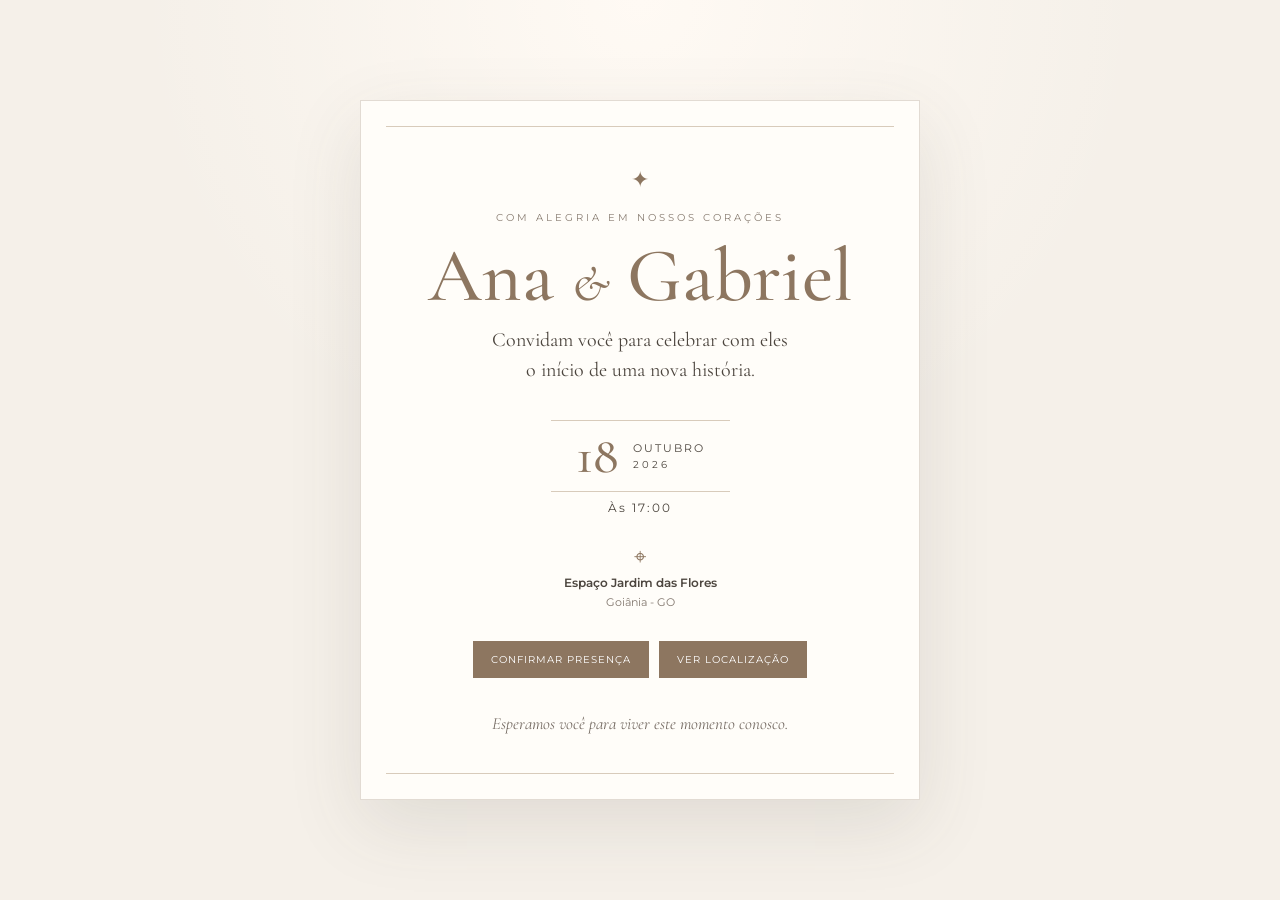
==== index.html @ c7620e49 "Add files via upload" ====
<!DOCTYPE html>
<html lang="pt-BR">
<head>
    <meta charset="UTF-8">
    <meta name="viewport" content="width=device-width, initial-scale=1.0">
    <title>Ana & Gabriel | Nosso Casamento</title>
    <link rel="stylesheet" href="style.css">
</head>
<body>

    <main class="convite">
        <div class="ornamento">✦</div>

        <p class="pre-titulo">Com alegria em nossos corações</p>

        <h1>Ana <span>&</span> Gabriel</h1>

        <p class="mensagem">
            Convidam você para celebrar com eles<br>
            o início de uma nova história.
        </p>

        <div class="data">
            <strong>18</strong>
            <div>
                <span>OUTUBRO</span>
                <small>2026</small>
            </div>
        </div>

        <p class="horario">Às 17:00</p>

        <div class="local">
            <span class="icone">⌖</span>
            <strong>Espaço Jardim das Flores</strong>
            <small>Goiânia - GO</small>
        </div>

        <div class="acoes">
            <a href="#confirmar">Confirmar presença</a>
            <a href="#local">Ver localização</a>
        </div>

        <p class="rodape">Esperamos você para viver este momento conosco.</p>
    </main>

</body>
</html>
---- style.css ----
@import url('https://fonts.googleapis.com/css2?family=Cormorant+Garamond:wght@400;500;600;700&family=Montserrat:wght@400;500;600&display=swap');

:root {
    --fundo: #f5f0e9;
    --papel: #fffdf9;
    --texto: #4d463f;
    --destaque: #8d7660;
    --linha: #d8cbbb;
}

* {
    margin: 0;
    padding: 0;
    box-sizing: border-box;
}

html {
    scroll-behavior: smooth;
}

body {
    min-height: 100vh;
    display: flex;
    align-items: center;
    justify-content: center;
    padding: 30px 15px;

    background:
        radial-gradient(circle at top, #fffaf4 0%, transparent 45%),
        var(--fundo);

    color: var(--texto);
    font-family: "Montserrat", sans-serif;
}

.convite {
    position: relative;
    width: min(560px, 100%);
    padding: 65px 45px;

    text-align: center;

    background: var(--papel);
    border: 1px solid rgba(141, 118, 96, .25);
    box-shadow: 0 25px 70px rgba(77, 70, 63, .12);
}

.convite::before,
.convite::after {
    content: "";
    position: absolute;
    left: 25px;
    right: 25px;
    height: 1px;
    background: var(--linha);
}

.convite::before {
    top: 25px;
}

.convite::after {
    bottom: 25px;
}

.ornamento {
    color: var(--destaque);
    font-size: 22px;
    margin-bottom: 18px;
}

.pre-titulo {
    font-size: 10px;
    letter-spacing: 3px;
    text-transform: uppercase;
    color: #897d72;
}

h1 {
    margin: 18px 0 15px;

    font-family: "Cormorant Garamond", serif;
    font-size: clamp(52px, 12vw, 76px);
    line-height: .9;
    font-weight: 500;
    color: var(--destaque);
}

h1 span {
    font-size: .65em;
    font-style: italic;
}

.mensagem {
    font-family: "Cormorant Garamond", serif;
    font-size: 20px;
    line-height: 1.5;
}

.data {
    display: flex;
    align-items: center;
    justify-content: center;
    gap: 15px;

    width: fit-content;
    margin: 35px auto 8px;
    padding: 14px 25px;

    border-top: 1px solid var(--linha);
    border-bottom: 1px solid var(--linha);
}

.data strong {
    font-family: "Cormorant Garamond", serif;
    font-size: 52px;
    line-height: .8;
    font-weight: 500;
    color: var(--destaque);
}

.data div {
    display: flex;
    flex-direction: column;
    align-items: flex-start;
    gap: 3px;
}

.data span {
    font-size: 11px;
    letter-spacing: 2px;
}

.data small {
    font-size: 10px;
    letter-spacing: 3px;
}

.horario {
    font-size: 12px;
    letter-spacing: 2px;
}

.local {
    display: flex;
    flex-direction: column;
    align-items: center;
    gap: 5px;
    margin-top: 28px;
}

.icone {
    font-size: 22px;
    color: var(--destaque);
}

.local strong {
    font-size: 12px;
    font-weight: 600;
}

.local small {
    font-size: 11px;
    color: #81766d;
}

.acoes {
    display: flex;
    justify-content: center;
    gap: 10px;
    flex-wrap: wrap;
    margin-top: 32px;
}

.acoes a {
    padding: 12px 18px;

    text-decoration: none;
    font-size: 10px;
    letter-spacing: 1px;
    text-transform: uppercase;

    color: white;
    background: var(--destaque);

    transition: transform .2s ease, opacity .2s ease;
}

.acoes a:hover {
    transform: translateY(-2px);
    opacity: .88;
}

.rodape {
    margin-top: 35px;

    font-family: "Cormorant Garamond", serif;
    font-size: 17px;
    font-style: italic;
    color: #776d65;
}

@media (max-width: 480px) {
    body {
        padding: 15px 10px;
    }

    .convite {
        padding: 55px 25px;
    }

    .convite::before,
    .convite::after {
        left: 15px;
        right: 15px;
    }

    .mensagem {
        font-size: 18px;
    }

    .acoes a {
        width: 100%;
    }
}
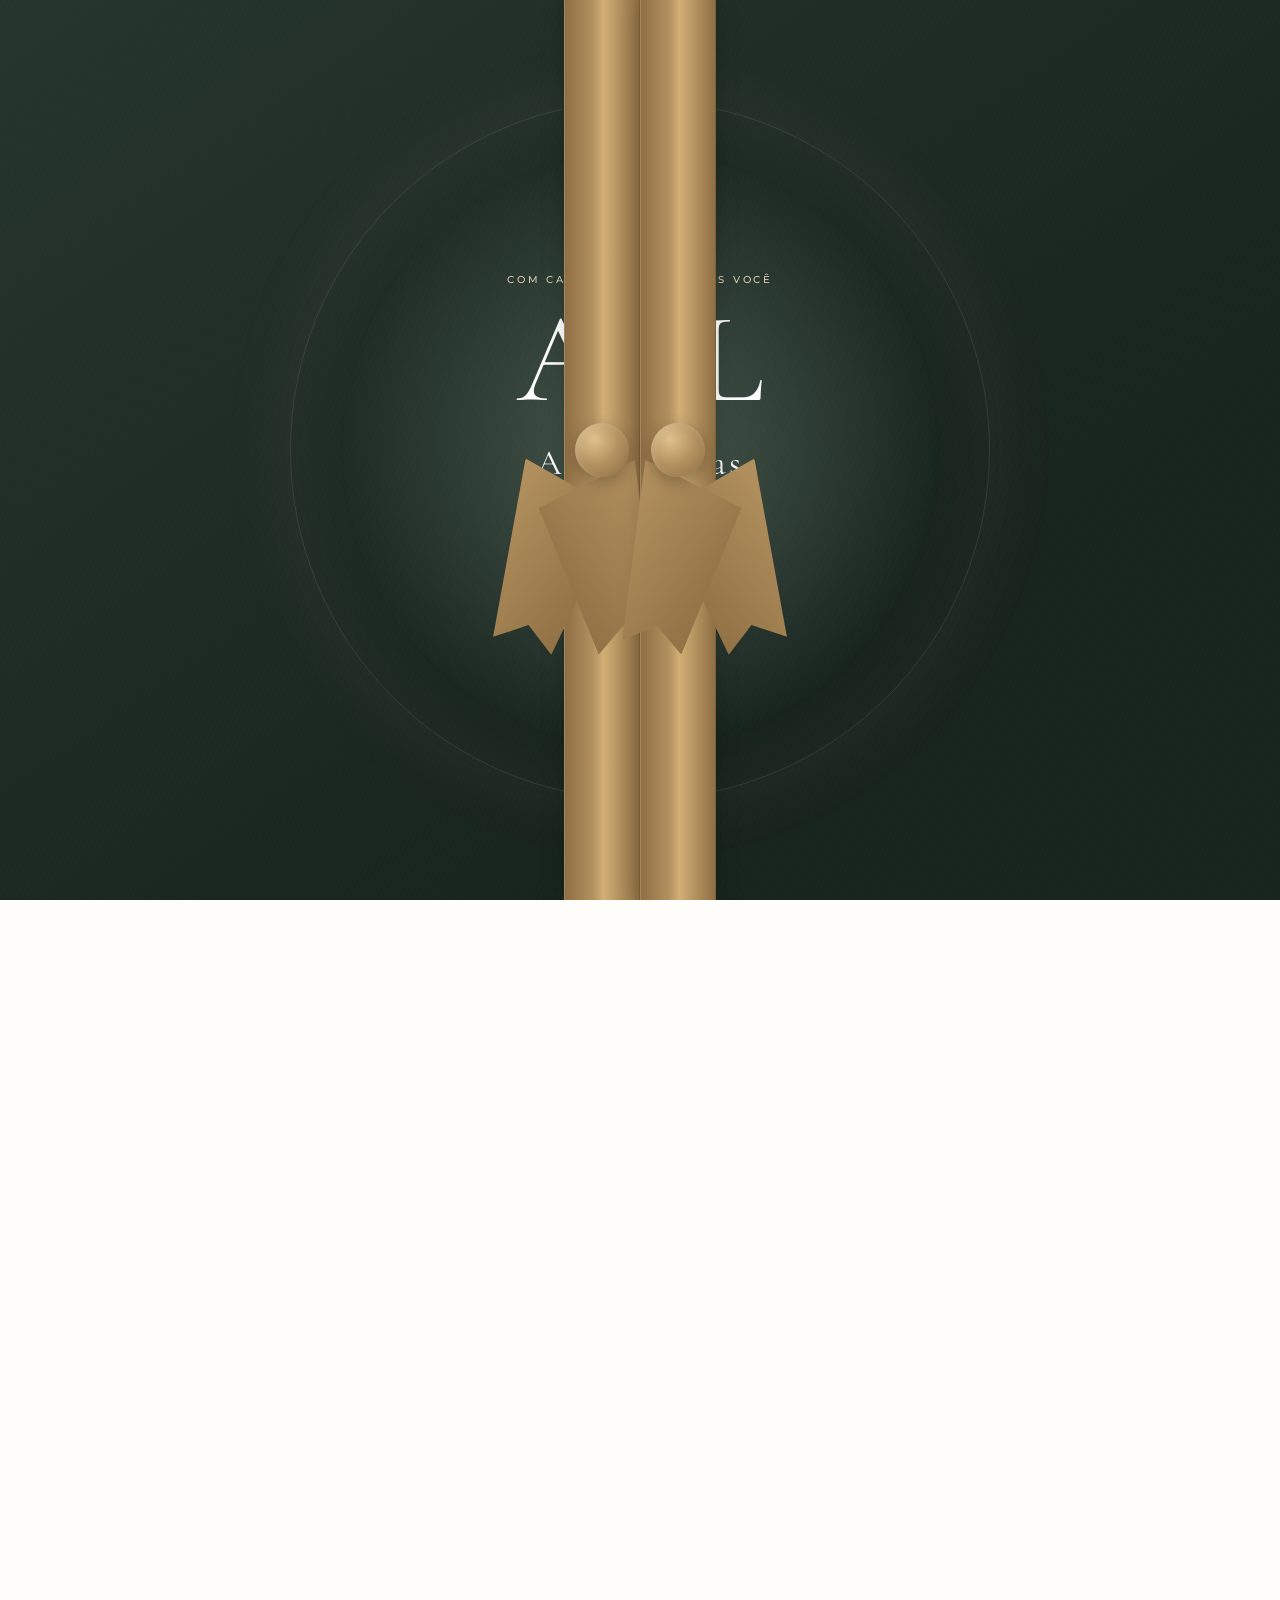
==== commit c48aedc1: "Add files via upload" ====
--- a/index.html
+++ b/index.html
@@ -1,48 +1,204 @@
 <!DOCTYPE html>
 <html lang="pt-BR">
 <head>
-    <meta charset="UTF-8">
-    <meta name="viewport" content="width=device-width, initial-scale=1.0">
-    <title>Ana & Gabriel | Nosso Casamento</title>
-    <link rel="stylesheet" href="style.css">
+  <meta charset="UTF-8" />
+  <meta name="viewport" content="width=device-width, initial-scale=1.0" />
+  <meta name="description" content="Convite de casamento de Ana & Lucas" />
+  <title>Ana & Lucas | Nosso Casamento</title>
+
+  <link rel="preconnect" href="https://fonts.googleapis.com">
+  <link rel="preconnect" href="https://fonts.gstatic.com" crossorigin>
+  <link href="https://fonts.googleapis.com/css2?family=Cormorant+Garamond:wght@400;500;600;700&family=Montserrat:wght@300;400;500;600&display=swap" rel="stylesheet">
+
+  <link rel="stylesheet" href="style.css" />
 </head>
 <body>
 
-    <main class="convite">
-        <div class="ornamento">✦</div>
-
-        <p class="pre-titulo">Com alegria em nossos corações</p>
-
-        <h1>Ana <span>&</span> Gabriel</h1>
-
-        <p class="mensagem">
-            Convidam você para celebrar com eles<br>
-            o início de uma nova história.
+  <!-- =========================================================
+       CAPA DO CONVITE
+       Clique em "Abrir convite" para iniciar a animação.
+  ========================================================== -->
+  <div class="invitation-cover" id="invitationCover" aria-label="Capa do convite">
+    <div class="cover-glow"></div>
+    <div class="cover-texture"></div>
+
+    <div class="cover-content">
+      <p class="cover-small">Com carinho, convidamos você</p>
+
+      <div class="cover-monogram">
+        <span>A</span>
+        <i>&</i>
+        <span>L</span>
+      </div>
+
+      <p class="cover-names">Ana & Lucas</p>
+      <p class="cover-date">13 • 02 • 2027</p>
+
+      <button class="open-invitation" id="openInvitation" type="button">
+        <span>Desatar os laços</span>
+        <b>♡</b>
+      </button>
+    </div>
+
+    <!-- Laços / fitas -->
+    <div class="ribbon ribbon-left" aria-hidden="true">
+      <div class="ribbon-knot"></div>
+      <div class="ribbon-tail ribbon-tail-left"></div>
+      <div class="ribbon-tail ribbon-tail-right"></div>
+    </div>
+
+    <div class="ribbon ribbon-right" aria-hidden="true">
+      <div class="ribbon-knot"></div>
+      <div class="ribbon-tail ribbon-tail-left"></div>
+      <div class="ribbon-tail ribbon-tail-right"></div>
+    </div>
+
+    <div class="cover-hint">
+      <span>toque para abrir</span>
+    </div>
+  </div>
+
+  <!-- =========================================================
+       CONTEÚDO DO CONVITE
+  ========================================================== -->
+  <div class="invitation-content" id="invitationContent" aria-hidden="true">
+
+    <header class="hero">
+      <div class="hero-overlay"></div>
+
+      <!-- Coloque a foto dos noivos em img/noivos.jpg -->
+      <img
+        src="img/noivos.jpg"
+        alt="Foto dos noivos"
+        class="hero-photo"
+        id="heroPhoto"
+      />
+
+      <div class="photo-placeholder" id="photoPlaceholder">
+        <span>Adicione a foto dos noivos em<br><strong>img/noivos.jpg</strong></span>
+      </div>
+
+      <div class="hero-content">
+        <p class="eyebrow">Com alegria, convidamos você para celebrar</p>
+        <h1>Ana <span>&</span> Lucas</h1>
+        <p class="date">13 • 02 • 2027</p>
+        <a href="#convite" class="scroll-btn" aria-label="Ver convite">↓</a>
+      </div>
+    </header>
+
+    <main>
+      <section class="intro section reveal" id="convite">
+        <div class="ornament">✦</div>
+        <p class="small-title">Nosso grande dia</p>
+        <h2>Vamos nos casar!</h2>
+        <p class="intro-text">
+          Depois de tantos momentos, histórias e sonhos compartilhados,
+          chegou a hora de vivermos um dos capítulos mais especiais das nossas vidas.
+          E queremos você conosco para celebrar esse dia.
         </p>
-
-        <div class="data">
-            <strong>18</strong>
-            <div>
-                <span>OUTUBRO</span>
-                <small>2026</small>
-            </div>
+      </section>
+
+      <section class="quote-section reveal">
+        <div class="quote-box">
+          <span class="quote-mark">“</span>
+          <blockquote>
+            O amor não consiste em olhar um para o outro,
+            mas em olhar juntos na mesma direção.
+          </blockquote>
+          <p>— Antoine de Saint-Exupéry</p>
         </div>
-
-        <p class="horario">Às 17:00</p>
-
-        <div class="local">
-            <span class="icone">⌖</span>
-            <strong>Espaço Jardim das Flores</strong>
-            <small>Goiânia - GO</small>
+      </section>
+
+      <section class="details section reveal">
+        <p class="small-title">Reserve essa data</p>
+        <h2>13 de Fevereiro de 2027</h2>
+
+        <div class="details-grid">
+          <article class="detail-card">
+            <div class="detail-icon">♡</div>
+            <h3>Cerimônia</h3>
+            <p>16:30</p>
+            <span>Igreja Nossa Senhora das Graças</span>
+          </article>
+
+          <article class="detail-card">
+            <div class="detail-icon">⌂</div>
+            <h3>Recepção</h3>
+            <p>18:00</p>
+            <span>Espaço Jardim Imperial</span>
+          </article>
+
+          <article class="detail-card">
+            <div class="detail-icon">⌖</div>
+            <h3>Localização</h3>
+            <p>Iporá - GO</p>
+            <a href="https://maps.google.com" target="_blank" rel="noopener noreferrer">
+              Ver no mapa
+            </a>
+          </article>
         </div>
-
-        <div class="acoes">
-            <a href="#confirmar">Confirmar presença</a>
-            <a href="#local">Ver localização</a>
+      </section>
+
+      <section class="countdown-section reveal">
+        <p class="small-title light">Contagem regressiva</p>
+        <h2>Falta pouco para o nosso “sim”</h2>
+
+        <div class="countdown" id="countdown">
+          <div><strong id="days">00</strong><span>Dias</span></div>
+          <div><strong id="hours">00</strong><span>Horas</span></div>
+          <div><strong id="minutes">00</strong><span>Minutos</span></div>
+          <div><strong id="seconds">00</strong><span>Segundos</span></div>
         </div>
-
-        <p class="rodape">Esperamos você para viver este momento conosco.</p>
+      </section>
+
+      <section class="dress-code section reveal">
+        <div class="ornament">✦</div>
+        <p class="small-title">Dress code</p>
+        <h2>Esporte fino</h2>
+        <p>
+          Queremos que você se sinta lindo(a), confortável e pronto(a)
+          para celebrar conosco até o final da noite.
+        </p>
+      </section>
+
+      <section class="rsvp section reveal">
+        <p class="small-title">Confirmação de presença</p>
+        <h2>Você vem celebrar conosco?</h2>
+        <p class="rsvp-text">
+          Sua presença tornará esse momento ainda mais especial.
+          Confirme até 30 de janeiro de 2027.
+        </p>
+
+        <form id="rsvpForm" class="rsvp-form">
+          <div class="field">
+            <label for="guestName">Seu nome</label>
+            <input type="text" id="guestName" placeholder="Digite seu nome" required />
+          </div>
+
+          <div class="field">
+            <label for="guests">Número de pessoas</label>
+            <select id="guests">
+              <option value="1">1 pessoa</option>
+              <option value="2">2 pessoas</option>
+              <option value="3">3 pessoas</option>
+              <option value="4">4 pessoas</option>
+            </select>
+          </div>
+
+          <button type="submit" class="primary-btn">
+            Confirmar pelo WhatsApp
+          </button>
+        </form>
+      </section>
     </main>
 
+    <footer>
+      <div class="footer-monogram">A <span>&</span> L</div>
+      <p>13 • 02 • 2027</p>
+      <small>Feito com amor para um dia inesquecível.</small>
+    </footer>
+  </div>
+
+  <script src="script.js"></script>
 </body>
 </html>
--- a/style.css
+++ b/style.css
@@ -1,225 +1,965 @@
-@import url('https://fonts.googleapis.com/css2?family=Cormorant+Garamond:wght@400;500;600;700&family=Montserrat:wght@400;500;600&display=swap');
+/* =========================================================
+   ANA & LUCAS — CONVITE DE CASAMENTO
+   Upgrade visual + capa interativa + animação dos laços
+========================================================= */
 
 :root {
-    --fundo: #f5f0e9;
-    --papel: #fffdf9;
-    --texto: #4d463f;
-    --destaque: #8d7660;
-    --linha: #d8cbbb;
+  --cream: #f8f4ee;
+  --paper: #fffdf9;
+  --green: #33443a;
+  --green-dark: #26352d;
+  --gold: #b3915f;
+  --gold-light: #dfc99f;
+  --text: #3d3a36;
+  --muted: #777169;
+  --line: rgba(51, 68, 58, 0.18);
+  --ribbon: #b3915f;
+  --ribbon-dark: #8d6d42;
 }
 
 * {
-    margin: 0;
-    padding: 0;
-    box-sizing: border-box;
+  margin: 0;
+  padding: 0;
+  box-sizing: border-box;
 }
 
 html {
-    scroll-behavior: smooth;
+  scroll-behavior: smooth;
 }
 
 body {
-    min-height: 100vh;
-    display: flex;
-    align-items: center;
-    justify-content: center;
-    padding: 30px 15px;
-
-    background:
-        radial-gradient(circle at top, #fffaf4 0%, transparent 45%),
-        var(--fundo);
-
-    color: var(--texto);
-    font-family: "Montserrat", sans-serif;
-}
-
-.convite {
-    position: relative;
-    width: min(560px, 100%);
-    padding: 65px 45px;
-
-    text-align: center;
-
-    background: var(--papel);
-    border: 1px solid rgba(141, 118, 96, .25);
-    box-shadow: 0 25px 70px rgba(77, 70, 63, .12);
-}
-
-.convite::before,
-.convite::after {
-    content: "";
-    position: absolute;
-    left: 25px;
-    right: 25px;
-    height: 1px;
-    background: var(--linha);
-}
-
-.convite::before {
-    top: 25px;
-}
-
-.convite::after {
-    bottom: 25px;
-}
-
-.ornamento {
-    color: var(--destaque);
-    font-size: 22px;
-    margin-bottom: 18px;
-}
-
-.pre-titulo {
-    font-size: 10px;
-    letter-spacing: 3px;
-    text-transform: uppercase;
-    color: #897d72;
-}
-
-h1 {
-    margin: 18px 0 15px;
-
-    font-family: "Cormorant Garamond", serif;
-    font-size: clamp(52px, 12vw, 76px);
-    line-height: .9;
-    font-weight: 500;
-    color: var(--destaque);
-}
-
-h1 span {
-    font-size: .65em;
-    font-style: italic;
-}
-
-.mensagem {
-    font-family: "Cormorant Garamond", serif;
-    font-size: 20px;
-    line-height: 1.5;
-}
-
-.data {
-    display: flex;
-    align-items: center;
-    justify-content: center;
-    gap: 15px;
-
-    width: fit-content;
-    margin: 35px auto 8px;
-    padding: 14px 25px;
-
-    border-top: 1px solid var(--linha);
-    border-bottom: 1px solid var(--linha);
-}
-
-.data strong {
-    font-family: "Cormorant Garamond", serif;
-    font-size: 52px;
-    line-height: .8;
-    font-weight: 500;
-    color: var(--destaque);
-}
-
-.data div {
-    display: flex;
-    flex-direction: column;
-    align-items: flex-start;
-    gap: 3px;
-}
-
-.data span {
-    font-size: 11px;
-    letter-spacing: 2px;
-}
-
-.data small {
-    font-size: 10px;
-    letter-spacing: 3px;
-}
-
-.horario {
-    font-size: 12px;
-    letter-spacing: 2px;
-}
-
-.local {
-    display: flex;
-    flex-direction: column;
-    align-items: center;
-    gap: 5px;
-    margin-top: 28px;
-}
-
-.icone {
-    font-size: 22px;
-    color: var(--destaque);
-}
-
-.local strong {
-    font-size: 12px;
-    font-weight: 600;
-}
-
-.local small {
-    font-size: 11px;
-    color: #81766d;
-}
-
-.acoes {
-    display: flex;
-    justify-content: center;
-    gap: 10px;
-    flex-wrap: wrap;
-    margin-top: 32px;
-}
-
-.acoes a {
-    padding: 12px 18px;
-
-    text-decoration: none;
-    font-size: 10px;
-    letter-spacing: 1px;
-    text-transform: uppercase;
-
-    color: white;
-    background: var(--destaque);
-
-    transition: transform .2s ease, opacity .2s ease;
-}
-
-.acoes a:hover {
-    transform: translateY(-2px);
-    opacity: .88;
-}
-
-.rodape {
-    margin-top: 35px;
-
-    font-family: "Cormorant Garamond", serif;
-    font-size: 17px;
-    font-style: italic;
-    color: #776d65;
-}
-
-@media (max-width: 480px) {
-    body {
-        padding: 15px 10px;
-    }
-
-    .convite {
-        padding: 55px 25px;
-    }
-
-    .convite::before,
-    .convite::after {
-        left: 15px;
-        right: 15px;
-    }
-
-    .mensagem {
-        font-size: 18px;
-    }
-
-    .acoes a {
-        width: 100%;
-    }
-}
+  font-family: "Montserrat", sans-serif;
+  background: var(--paper);
+  color: var(--text);
+  line-height: 1.7;
+  overflow-x: hidden;
+}
+
+body.cover-open {
+  overflow: auto;
+}
+
+body:not(.cover-open) {
+  overflow: hidden;
+}
+
+button,
+input,
+select {
+  font: inherit;
+}
+
+button,
+a {
+  -webkit-tap-highlight-color: transparent;
+}
+
+h1,
+h2,
+h3 {
+  font-family: "Cormorant Garamond", serif;
+  font-weight: 500;
+}
+
+a {
+  color: inherit;
+}
+
+/* =========================================================
+   CAPA
+========================================================= */
+
+.invitation-cover {
+  position: fixed;
+  inset: 0;
+  z-index: 9999;
+  overflow: hidden;
+  display: grid;
+  place-items: center;
+  background:
+    radial-gradient(circle at center, rgba(86, 105, 93, 0.75), transparent 38%),
+    linear-gradient(145deg, #26352d, #18241e 70%);
+  color: #fff;
+  transition:
+    opacity 1s ease,
+    visibility 1s ease;
+}
+
+.invitation-cover.is-opening {
+  pointer-events: none;
+}
+
+.invitation-cover.is-open {
+  opacity: 0;
+  visibility: hidden;
+}
+
+.cover-texture {
+  position: absolute;
+  inset: 0;
+  opacity: 0.18;
+  background-image:
+    repeating-linear-gradient(
+      115deg,
+      transparent 0,
+      transparent 3px,
+      rgba(255,255,255,.06) 4px,
+      transparent 5px
+    );
+  pointer-events: none;
+}
+
+.cover-glow {
+  position: absolute;
+  width: 65vw;
+  height: 65vw;
+  max-width: 700px;
+  max-height: 700px;
+  border: 1px solid rgba(223, 201, 159, .14);
+  border-radius: 50%;
+  box-shadow:
+    0 0 80px rgba(223, 201, 159, .07),
+    inset 0 0 80px rgba(223, 201, 159, .04);
+}
+
+.cover-content {
+  position: relative;
+  z-index: 4;
+  text-align: center;
+  transition:
+    transform 1s cubic-bezier(.2,.8,.2,1),
+    opacity .65s ease;
+}
+
+.cover-small {
+  margin-bottom: 20px;
+  color: #d8cbb8;
+  font-size: .65rem;
+  font-weight: 500;
+  letter-spacing: .28em;
+  text-transform: uppercase;
+}
+
+.cover-monogram {
+  display: flex;
+  align-items: center;
+  justify-content: center;
+  gap: 13px;
+  font-family: "Cormorant Garamond", serif;
+  font-size: clamp(5rem, 12vw, 8rem);
+  line-height: .8;
+}
+
+.cover-monogram i {
+  color: var(--gold-light);
+  font-size: .65em;
+  font-style: italic;
+}
+
+.cover-names {
+  margin-top: 22px;
+  font-family: "Cormorant Garamond", serif;
+  font-size: clamp(1.5rem, 4vw, 2.2rem);
+  letter-spacing: .08em;
+}
+
+.cover-date {
+  margin-top: 8px;
+  color: #d8cbb8;
+  font-size: .7rem;
+  letter-spacing: .3em;
+}
+
+.open-invitation {
+  position: relative;
+  margin-top: 52px;
+  padding: 14px 26px;
+  border: 1px solid rgba(223, 201, 159, .5);
+  border-radius: 999px;
+  background: rgba(255,255,255,.04);
+  color: #fff;
+  cursor: pointer;
+  display: inline-flex;
+  align-items: center;
+  gap: 12px;
+  font-size: .66rem;
+  font-weight: 600;
+  letter-spacing: .15em;
+  text-transform: uppercase;
+  transition: .35s ease;
+  backdrop-filter: blur(4px);
+}
+
+.open-invitation b {
+  color: var(--gold-light);
+  font-size: 1rem;
+  font-weight: 400;
+}
+
+.open-invitation:hover {
+  background: rgba(223, 201, 159, .14);
+  border-color: var(--gold-light);
+  transform: translateY(-3px);
+}
+
+.cover-hint {
+  position: absolute;
+  z-index: 4;
+  bottom: 28px;
+  left: 50%;
+  transform: translateX(-50%);
+  color: rgba(255,255,255,.45);
+  font-size: .55rem;
+  letter-spacing: .2em;
+  text-transform: uppercase;
+  animation: hintPulse 2s ease-in-out infinite;
+}
+
+/* =========================================================
+   LAÇOS / FITAS
+========================================================= */
+
+.ribbon {
+  position: absolute;
+  z-index: 5;
+  top: 0;
+  width: 50%;
+  height: 100%;
+  pointer-events: none;
+  transition:
+    transform 1.25s cubic-bezier(.77,0,.18,1),
+    opacity .8s ease;
+}
+
+.ribbon-left {
+  left: 0;
+  transform-origin: left center;
+}
+
+.ribbon-right {
+  right: 0;
+  transform-origin: right center;
+}
+
+.ribbon::before {
+  content: "";
+  position: absolute;
+  top: 0;
+  bottom: 0;
+  width: 76px;
+  background:
+    linear-gradient(
+      90deg,
+      var(--ribbon-dark),
+      var(--ribbon) 38%,
+      #d1af75 52%,
+      var(--ribbon-dark)
+    );
+  box-shadow:
+    0 0 25px rgba(0,0,0,.18),
+    inset 1px 0 rgba(255,255,255,.18),
+    inset -1px 0 rgba(0,0,0,.12);
+}
+
+.ribbon-left::before {
+  right: 0;
+}
+
+.ribbon-right::before {
+  left: 0;
+}
+
+.ribbon-knot {
+  position: absolute;
+  z-index: 3;
+  top: 50%;
+  width: 54px;
+  height: 54px;
+  border-radius: 50%;
+  background:
+    radial-gradient(circle at 35% 30%, #e0c18b, var(--ribbon) 50%, var(--ribbon-dark));
+  box-shadow:
+    0 5px 16px rgba(0,0,0,.24),
+    inset 3px 3px 6px rgba(255,255,255,.16);
+  transform: translateY(-50%);
+}
+
+.ribbon-left .ribbon-knot {
+  right: 11px;
+}
+
+.ribbon-right .ribbon-knot {
+  left: 11px;
+}
+
+.ribbon-tail {
+  position: absolute;
+  top: calc(50% + 20px);
+  width: 105px;
+  height: 180px;
+  background: linear-gradient(110deg, var(--ribbon), var(--ribbon-dark));
+  clip-path: polygon(0 0, 100% 13%, 78% 100%, 49% 88%, 20% 100%);
+  filter: drop-shadow(0 7px 5px rgba(0,0,0,.18));
+  transition: transform 1.15s cubic-bezier(.77,0,.18,1);
+}
+
+.ribbon-left .ribbon-tail-left {
+  right: 38px;
+  transform: rotate(17deg);
+}
+
+.ribbon-left .ribbon-tail-right {
+  right: -18px;
+  transform: rotate(-14deg) scaleX(-1);
+}
+
+.ribbon-right .ribbon-tail-left {
+  left: 38px;
+  transform: rotate(-17deg) scaleX(-1);
+}
+
+.ribbon-right .ribbon-tail-right {
+  left: -18px;
+  transform: rotate(14deg);
+}
+
+/* Abertura: laços se soltam e voam para os lados */
+.invitation-cover.is-opening .cover-content {
+  transform: translateY(-14px);
+  opacity: .25;
+}
+
+.invitation-cover.is-opening .ribbon-left {
+  transform: translateX(-115%) rotate(-7deg);
+  opacity: 0;
+}
+
+.invitation-cover.is-opening .ribbon-right {
+  transform: translateX(115%) rotate(7deg);
+  opacity: 0;
+}
+
+.invitation-cover.is-opening .ribbon-left .ribbon-tail-left {
+  transform: translate(-120px, -70px) rotate(-35deg);
+}
+
+.invitation-cover.is-opening .ribbon-left .ribbon-tail-right {
+  transform: translate(-100px, 85px) rotate(-35deg) scaleX(-1);
+}
+
+.invitation-cover.is-opening .ribbon-right .ribbon-tail-left {
+  transform: translate(120px, -70px) rotate(35deg) scaleX(-1);
+}
+
+.invitation-cover.is-opening .ribbon-right .ribbon-tail-right {
+  transform: translate(100px, 85px) rotate(35deg);
+}
+
+/* =========================================================
+   CONTEÚDO / ENTRADA
+========================================================= */
+
+.invitation-content {
+  opacity: 0;
+  visibility: hidden;
+  transform: translateY(25px);
+  transition:
+    opacity .9s ease .45s,
+    transform 1s cubic-bezier(.2,.8,.2,1) .45s,
+    visibility 0s linear 1.4s;
+}
+
+.invitation-content.is-visible {
+  opacity: 1;
+  visibility: visible;
+  transform: translateY(0);
+  transition:
+    opacity .9s ease .35s,
+    transform 1s cubic-bezier(.2,.8,.2,1) .35s;
+}
+
+.reveal {
+  opacity: 0;
+  transform: translateY(35px);
+  transition: opacity .8s ease, transform .8s ease;
+}
+
+.reveal.visible {
+  opacity: 1;
+  transform: translateY(0);
+}
+
+/* =========================================================
+   GERAL
+========================================================= */
+
+.section {
+  padding: 105px 24px;
+  text-align: center;
+}
+
+.small-title {
+  margin-bottom: 12px;
+  color: var(--gold);
+  font-size: .76rem;
+  font-weight: 600;
+  letter-spacing: .28em;
+  text-transform: uppercase;
+}
+
+.small-title.light {
+  color: #d8c39f;
+}
+
+.ornament {
+  margin-bottom: 18px;
+  color: var(--gold);
+  font-size: 1.2rem;
+}
+
+/* =========================================================
+   HERO / FOTO
+========================================================= */
+
+.hero {
+  position: relative;
+  min-height: 100vh;
+  display: flex;
+  align-items: flex-end;
+  justify-content: center;
+  overflow: hidden;
+  background: linear-gradient(135deg, #526258, #28372f);
+}
+
+.hero-photo {
+  position: absolute;
+  inset: 0;
+  width: 100%;
+  height: 100%;
+  object-fit: cover;
+  object-position: center;
+  animation: heroZoom 15s ease-out forwards;
+}
+
+.hero-overlay {
+  position: absolute;
+  inset: 0;
+  z-index: 1;
+  background:
+    linear-gradient(
+      to bottom,
+      rgba(13, 20, 16, .08) 5%,
+      rgba(13, 20, 16, .25) 45%,
+      rgba(13, 20, 16, .86) 100%
+    );
+}
+
+.photo-placeholder {
+  position: absolute;
+  inset: 0;
+  z-index: 0;
+  display: none;
+  align-items: center;
+  justify-content: center;
+  padding: 30px;
+  color: rgba(255,255,255,.7);
+  text-align: center;
+  font-size: .85rem;
+  letter-spacing: .06em;
+  background: linear-gradient(135deg, #526258, #28372f);
+}
+
+.hero-content {
+  position: relative;
+  z-index: 2;
+  width: 100%;
+  max-width: 1000px;
+  padding: 70px 24px 55px;
+  color: white;
+  text-align: center;
+}
+
+.eyebrow {
+  margin-bottom: 8px;
+  font-size: .72rem;
+  font-weight: 500;
+  letter-spacing: .24em;
+  text-transform: uppercase;
+}
+
+.hero h1 {
+  font-size: clamp(4.2rem, 10vw, 8rem);
+  line-height: .88;
+}
+
+.hero h1 span {
+  color: #e4cfaa;
+  font-size: .75em;
+  font-style: italic;
+}
+
+.date {
+  margin-top: 24px;
+  font-family: "Cormorant Garamond", serif;
+  font-size: 1.35rem;
+  letter-spacing: .26em;
+}
+
+.scroll-btn {
+  width: 46px;
+  height: 46px;
+  margin: 36px auto 0;
+  border: 1px solid rgba(255,255,255,.55);
+  border-radius: 50%;
+  display: grid;
+  place-items: center;
+  text-decoration: none;
+  font-size: 1.2rem;
+  transition: .3s ease;
+}
+
+.scroll-btn:hover {
+  background: white;
+  color: var(--green-dark);
+}
+
+/* =========================================================
+   INTRO
+========================================================= */
+
+.intro {
+  max-width: 850px;
+  margin: 0 auto;
+}
+
+.intro h2,
+.details h2,
+.dress-code h2,
+.rsvp h2 {
+  margin-bottom: 22px;
+  color: var(--green-dark);
+  font-size: clamp(2.5rem, 6vw, 4rem);
+  line-height: 1;
+}
+
+.intro-text {
+  max-width: 680px;
+  margin: auto;
+  color: var(--muted);
+  font-size: 1rem;
+}
+
+/* =========================================================
+   CITAÇÃO
+========================================================= */
+
+.quote-section {
+  padding: 90px 24px;
+  background: var(--cream);
+}
+
+.quote-box {
+  max-width: 800px;
+  margin: auto;
+  text-align: center;
+}
+
+.quote-mark {
+  color: var(--gold);
+  font-family: "Cormorant Garamond", serif;
+  font-size: 6rem;
+  line-height: .5;
+}
+
+.quote-box blockquote {
+  margin: 16px 0 18px;
+  color: var(--green-dark);
+  font-family: "Cormorant Garamond", serif;
+  font-size: clamp(1.8rem, 4vw, 3rem);
+  font-style: italic;
+  line-height: 1.3;
+}
+
+.quote-box p {
+  color: var(--muted);
+  font-size: .78rem;
+  letter-spacing: .1em;
+}
+
+/* =========================================================
+   DETALHES
+========================================================= */
+
+.details {
+  max-width: 1100px;
+  margin: auto;
+}
+
+.details-grid {
+  margin-top: 54px;
+  display: grid;
+  grid-template-columns: repeat(3, 1fr);
+  gap: 24px;
+}
+
+.detail-card {
+  min-height: 260px;
+  padding: 40px 28px;
+  border: 1px solid var(--line);
+  background: var(--paper);
+  transition: .35s ease;
+}
+
+.detail-card:hover {
+  transform: translateY(-7px);
+  box-shadow: 0 18px 40px rgba(38,53,45,.08);
+  border-color: rgba(179,145,95,.4);
+}
+
+.detail-icon {
+  margin-bottom: 18px;
+  color: var(--gold);
+  font-size: 1.8rem;
+}
+
+.detail-card h3 {
+  color: var(--green-dark);
+  font-size: 2rem;
+}
+
+.detail-card p {
+  margin: 8px 0;
+  font-weight: 500;
+  letter-spacing: .04em;
+}
+
+.detail-card span {
+  display: block;
+  color: var(--muted);
+  font-size: .88rem;
+}
+
+.detail-card a {
+  display: inline-block;
+  margin-top: 10px;
+  color: var(--gold);
+  font-size: .82rem;
+  font-weight: 600;
+  text-decoration: none;
+  text-transform: uppercase;
+  letter-spacing: .08em;
+}
+
+/* =========================================================
+   CONTAGEM
+========================================================= */
+
+.countdown-section {
+  padding: 100px 24px;
+  background: var(--green-dark);
+  color: white;
+  text-align: center;
+}
+
+.countdown-section h2 {
+  margin-bottom: 45px;
+  font-size: clamp(2.4rem, 6vw, 4rem);
+  font-weight: 400;
+}
+
+.countdown {
+  max-width: 720px;
+  margin: auto;
+  display: grid;
+  grid-template-columns: repeat(4, 1fr);
+}
+
+.countdown > div {
+  padding: 8px;
+  border-right: 1px solid rgba(255,255,255,.16);
+}
+
+.countdown > div:last-child {
+  border-right: 0;
+}
+
+.countdown strong {
+  display: block;
+  font-family: "Cormorant Garamond", serif;
+  font-size: clamp(2.8rem, 7vw, 5rem);
+  font-weight: 400;
+  line-height: 1;
+}
+
+.countdown span {
+  display: block;
+  margin-top: 8px;
+  color: #d8cfc4;
+  font-size: .66rem;
+  letter-spacing: .18em;
+  text-transform: uppercase;
+}
+
+/* =========================================================
+   DRESS / RSVP
+========================================================= */
+
+.dress-code {
+  max-width: 780px;
+  margin: auto;
+}
+
+.dress-code p:last-child {
+  max-width: 620px;
+  margin: auto;
+  color: var(--muted);
+}
+
+.rsvp {
+  background: var(--cream);
+}
+
+.rsvp-text {
+  max-width: 600px;
+  margin: 0 auto 38px;
+  color: var(--muted);
+}
+
+.rsvp-form {
+  max-width: 560px;
+  margin: auto;
+  display: grid;
+  gap: 18px;
+  text-align: left;
+}
+
+.field label {
+  display: block;
+  margin-bottom: 7px;
+  color: var(--green-dark);
+  font-size: .77rem;
+  font-weight: 600;
+  letter-spacing: .06em;
+  text-transform: uppercase;
+}
+
+.field input,
+.field select {
+  width: 100%;
+  padding: 16px;
+  border: 1px solid var(--line);
+  border-radius: 0;
+  outline: none;
+  background: white;
+  color: var(--text);
+}
+
+.field input:focus,
+.field select:focus {
+  border-color: var(--gold);
+}
+
+.primary-btn {
+  margin-top: 8px;
+  padding: 17px 24px;
+  border: 0;
+  background: var(--green-dark);
+  color: white;
+  cursor: pointer;
+  font-size: .78rem;
+  font-weight: 600;
+  letter-spacing: .12em;
+  text-transform: uppercase;
+  transition: .25s ease;
+}
+
+.primary-btn:hover {
+  transform: translateY(-2px);
+  background: var(--gold);
+}
+
+/* =========================================================
+   FOOTER
+========================================================= */
+
+footer {
+  padding: 60px 24px;
+  background: #1f2c25;
+  color: #e6dfd5;
+  text-align: center;
+}
+
+.footer-monogram {
+  margin-bottom: 8px;
+  font-family: "Cormorant Garamond", serif;
+  font-size: 2.2rem;
+}
+
+.footer-monogram span {
+  color: var(--gold);
+  font-style: italic;
+}
+
+footer p {
+  margin-bottom: 8px;
+  font-size: .75rem;
+  letter-spacing: .2em;
+}
+
+footer small {
+  color: #9eaaa3;
+  font-size: .72rem;
+}
+
+/* =========================================================
+   ANIMAÇÕES
+========================================================= */
+
+@keyframes hintPulse {
+  0%, 100% { opacity: .35; }
+  50% { opacity: .85; }
+}
+
+@keyframes heroZoom {
+  from { transform: scale(1); }
+  to { transform: scale(1.06); }
+}
+
+/* =========================================================
+   ACESSIBILIDADE
+========================================================= */
+
+@media (prefers-reduced-motion: reduce) {
+  html {
+    scroll-behavior: auto;
+  }
+
+  *,
+  *::before,
+  *::after {
+    animation-duration: .01ms !important;
+    animation-iteration-count: 1 !important;
+    transition-duration: .01ms !important;
+  }
+}
+
+/* =========================================================
+   RESPONSIVO
+========================================================= */
+
+@media (max-width: 800px) {
+  .section {
+    padding: 78px 20px;
+  }
+
+  .hero {
+    min-height: 92vh;
+  }
+
+  .hero-content {
+    padding-bottom: 44px;
+  }
+
+  .details-grid {
+    grid-template-columns: 1fr;
+    max-width: 480px;
+    margin-left: auto;
+    margin-right: auto;
+  }
+
+  .detail-card {
+    min-height: auto;
+  }
+
+  .ribbon::before {
+    width: 58px;
+  }
+
+  .ribbon-knot {
+    width: 46px;
+    height: 46px;
+  }
+
+  .ribbon-left .ribbon-knot {
+    right: 6px;
+  }
+
+  .ribbon-right .ribbon-knot {
+    left: 6px;
+  }
+}
+
+@media (max-width: 560px) {
+  .cover-small {
+    padding: 0 20px;
+    font-size: .55rem;
+  }
+
+  .cover-monogram {
+    font-size: 5.2rem;
+  }
+
+  .open-invitation {
+    margin-top: 42px;
+  }
+
+  .eyebrow {
+    font-size: .6rem;
+    line-height: 1.7;
+  }
+
+  .date {
+    font-size: 1rem;
+  }
+
+  .countdown {
+    gap: 0;
+  }
+
+  .countdown strong {
+    font-size: 2.6rem;
+  }
+
+  .countdown span {
+    font-size: .52rem;
+    letter-spacing: .08em;
+  }
+
+  .ribbon::before {
+    width: 44px;
+  }
+
+  .ribbon-knot {
+    width: 38px;
+    height: 38px;
+  }
+
+  .ribbon-left .ribbon-knot {
+    right: 3px;
+  }
+
+  .ribbon-right .ribbon-knot {
+    left: 3px;
+  }
+
+  .ribbon-tail {
+    width: 76px;
+    height: 135px;
+  }
+
+  .ribbon-left .ribbon-tail-left {
+    right: 23px;
+  }
+
+  .ribbon-left .ribbon-tail-right {
+    right: -15px;
+  }
+
+  .ribbon-right .ribbon-tail-left {
+    left: 23px;
+  }
+
+  .ribbon-right .ribbon-tail-right {
+    left: -15px;
+  }
+}
